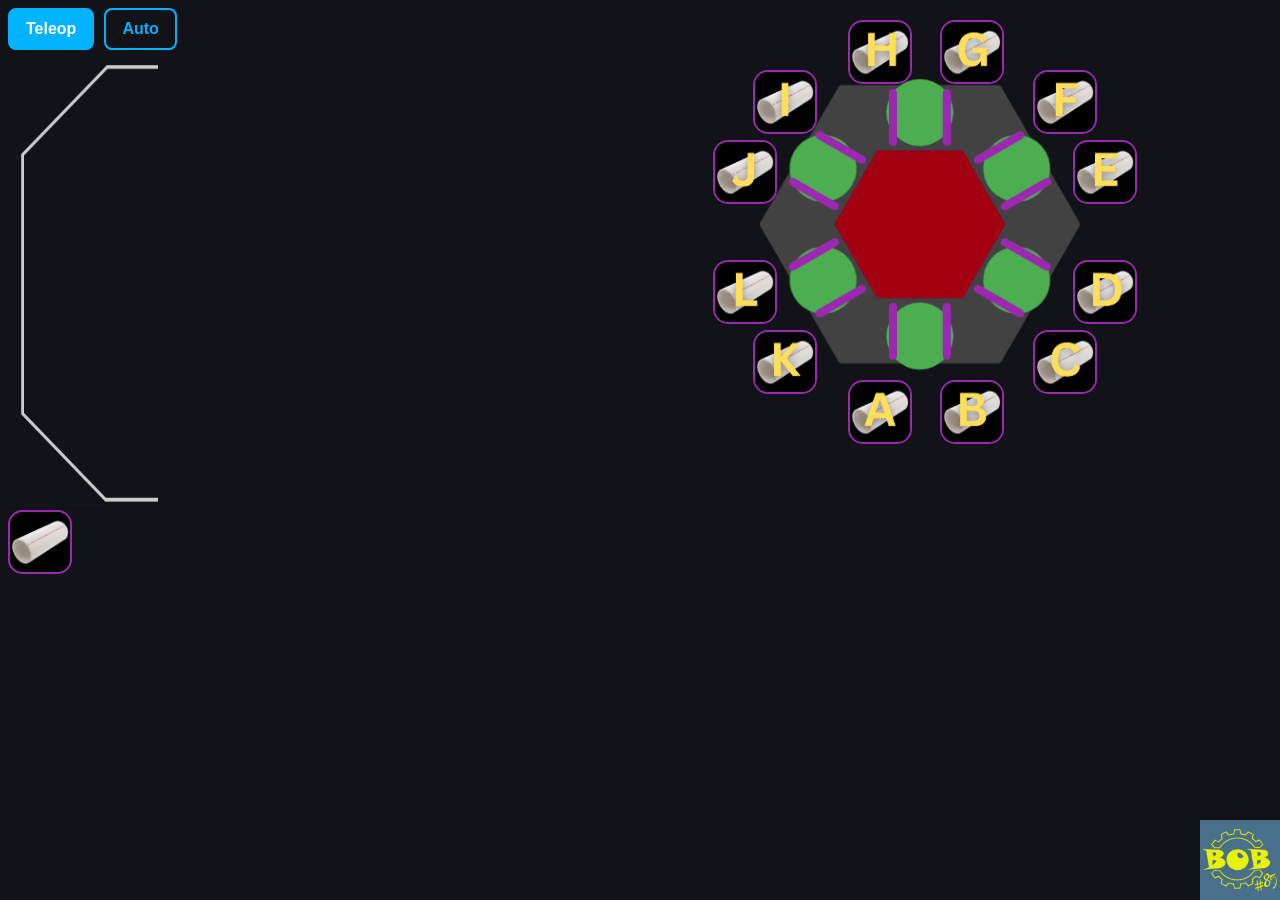
==== src/main/deploy/web/index.html @ 464b65b4 "Tabs" ====
<!DOCTYPE html>
<html>
<head>
    <title>Reef Position Selector</title>
    <meta charset="UTF-8">
    <meta name="viewport" content="width=device-width, initial-scale=1.0">
    <link rel="stylesheet" href="style.css">
</head>
<body>
    <div class="tabs">
        <button class="tab-button active" onclick="showContainer('reefcontainer')">Teleop</button>
        <button class="tab-button" onclick="showContainer('autocontainer')">Auto</button>
    </div>

    <div class="container reefcontainer active">
        <img class="reef" id="reef" src="images/reefs/reef-red.jpg" alt="Reef Image">
        
        <img class="button positionA" data-value="positionA" src="images/coral/coral-a.jpg" onclick="sendReefPosition('positionA')" alt="Coral A">
        <img class="button positionB" data-value="positionB" src="images/coral/coral-b.jpg" onclick="sendReefPosition('positionB')" alt="Coral B">
        <img class="button positionC" data-value="positionC" src="images/coral/coral-c.jpg" onclick="sendReefPosition('positionC')" alt="Coral C">
        <img class="button positionD" data-value="positionD" src="images/coral/coral-d.jpg" onclick="sendReefPosition('positionD')" alt="Coral D">
        <img class="button positionE" data-value="positionE" src="images/coral/coral-e.jpg" onclick="sendReefPosition('positionE')" alt="Coral E">
        <img class="button positionF" data-value="positionF" src="images/coral/coral-f.jpg" onclick="sendReefPosition('positionF')" alt="Coral F">
        <img class="button positionG" data-value="positionG" src="images/coral/coral-g.jpg" onclick="sendReefPosition('positionG')" alt="Coral G">
        <img class="button positionH" data-value="positionH" src="images/coral/coral-h.jpg" onclick="sendReefPosition('positionH')" alt="Coral H">
        <img class="button positionI" data-value="positionI" src="images/coral/coral-i.jpg" onclick="sendReefPosition('positionI')" alt="Coral I">
        <img class="button positionJ" data-value="positionJ" src="images/coral/coral-j.jpg" onclick="sendReefPosition('positionJ')" alt="Coral J">
        <img class="button positionK" data-value="positionK" src="images/coral/coral-k.jpg" onclick="sendReefPosition('positionK')" alt="Coral K">
        <img class="button positionL" data-value="positionL" src="images/coral/coral-l.jpg" onclick="sendReefPosition('positionL')" alt="Coral L">
        <img class="source" src="images/source/source.jpg" alt="Source Image">
        <img class="button positionSA" data-value="positionSA" src="images/coral/coral-blank.jpg" onclick="sendSourcePosition('positionSA')" alt="Source A">
        <img class="button positionSB" data-value="positionSB" src="images/coral/coral-blank.jpg" onclick="sendSourcePosition('positionSB')" alt="Source B">
    </div>
    
    <div class="container autocontainer">  
        <img class="autoReef" id="autoReef" src="images/reefs/reef-red.jpg" alt="Reef Image">
            
        <img class="button autoPositionA" data-value="positionA" src="images/coral/coral-a.jpg" onclick="selectAutoPosition('positionA')" alt="Coral A">
        <img class="button autoPositionB" data-value="positionB" src="images/coral/coral-b.jpg" onclick="selectAutoPosition('positionB')" alt="Coral B">
        <img class="button autoPositionC" data-value="positionC" src="images/coral/coral-c.jpg" onclick="selectAutoPosition('positionC')" alt="Coral C">
        <img class="button autoPositionD" data-value="positionD" src="images/coral/coral-d.jpg" onclick="selectAutoPosition('positionD')" alt="Coral D">
        <img class="button autoPositionE" data-value="positionE" src="images/coral/coral-e.jpg" onclick="selectAutoPosition('positionE')" alt="Coral E">
        <img class="button autoPositionF" data-value="positionF" src="images/coral/coral-f.jpg" onclick="selectAutoPosition('positionF')" alt="Coral F">
        <img class="button autoPositionG" data-value="positionG" src="images/coral/coral-g.jpg" onclick="selectAutoPosition('positionG')" alt="Coral G">
        <img class="button autoPositionH" data-value="positionH" src="images/coral/coral-h.jpg" onclick="selectAutoPosition('positionH')" alt="Coral H">
        <img class="button autoPositionI" data-value="positionI" src="images/coral/coral-i.jpg" onclick="selectAutoPosition('positionI')" alt="Coral I">
        <img class="button autoPositionJ" data-value="positionJ" src="images/coral/coral-j.jpg" onclick="selectAutoPosition('positionJ')" alt="Coral J">
        <img class="button autoPositionK" data-value="positionK" src="images/coral/coral-k.jpg" onclick="selectAutoPosition('positionK')" alt="Coral K">
        <img class="button autoPositionL" data-value="positionL" src="images/coral/coral-l.jpg" onclick="selectAutoPosition('positionL')" alt="Coral L">
        <button class="updateselectionbutton" onclick="updateAutoSelection()">Update Selections</button>
    </div>

    <img class="logo" src="images/logos/logo-bob.jpg" alt="Logo">

    <script src="networktables.js"></script>
    <script src="tabmanager.js"></script>
</body>
</html>
---- src/main/deploy/web/style.css ----
/* Background */
body {
    background-color: #121318;
}

/* Tabs */
.tabs { 
    display: flex; 
    gap: 10px; 
    margin-bottom: 10px; 
}
.tab-button { 
    padding: 10px 20px; 
    cursor: pointer; 
    border: 1px solid #ccc; 
    border-radius: 5px; 
}
.tab-button.active { 
    background-color: #007BFF; 
    color: white; 
}

/* General Containers */
.container {
    position: relative;
    display: none;
    text-align: center;
}
.active {
    display: inline-block;
}

/* Images */
.reef {
    display: block;
    position: absolute;
    height: 325px;
    width: 325px;
    left: 750px;
    transform: rotate(-90deg);
}

.autoReef {
    display: block;
    position: absolute;
    height: 325px;
    width: 325px;
    left: 750px;
    transform: rotate(-90deg);
}

.source {
    display: block;
    width: 150px;
    height: 450px;
}

.logo {
    position: absolute;
    right: 0px;
    bottom: 0px;
    height: 80px;
    width: 80px;
}

/* Reef & Source Containers */
.reefcontainer {

}


.sourcecontainer {
    top: -90px;
    left: -80px;
    transform: rotate(-90deg);
}

.container img {
    display: block;
}

/* Buttons */
.button {
    position: absolute;
    width: 60px;
    height: 60px;
    border: 2px solid #9c27b0;
    border-radius: 15px;
    cursor: pointer;
}

.button:hover {
    filter: brightness(0.7);
}

.selected {
    border: 4px solid #a20010;
    filter: brightness(0.5);
}

/* Tabs container */
.tabs {
    display: flex;
    gap: 10px;
    margin-bottom: 10px;
}

/* Tab buttons */
.tab-button {
    display: flex;
    align-items: center;
    gap: 8px;
    padding: 10px 16px;
    font-size: 1rem;
    font-weight: bold;
    border: 2px;
    border-radius: 8px;
    cursor: pointer;
    border: 2px solid #00b3ff; 
    background-color: #121318;
    color: #00b3ff;
    transition: background 0.2s, transform 0.1s;
}

/* Active tab styling */
.tab-button.active {
    background-color: #00b3ff;
    color: white;
}

.tab-button:hover {
    background-color: #4159a6; /* Darker blue */
}

/* General Containers */
.container {
    position: relative;
    display: none; /* Hide all containers by default */
    text-align: center;
}

/* Show active parent container */
.container.active {
    display: block; /* Or inline-block, depending on your desired layout */
}

/* Button Positions */
.positionA {top: 320px; left: 840px;}
.positionB {top: 320px; left: 932px;}
.positionC {top: 270px; left: 1025px;}
.positionD {top: 200px; left: 1065px;}
.positionE {top: 80px; left: 1065px;}
.positionF {top: 10px; left: 1025px;}
.positionG {top: -40px; left: 932px;}
.positionH {top: -40px; left: 840px;}
.positionI {top: 10px; left: 745px;}
.positionJ {top: 80px; left: 705px;}
.positionL {top: 200px; left: 705px;}
.positionK {top: 270px; left: 745px;}


/* Auto Position Buttons */
.autoPositionA, .autoPositionB, .autoPositionC, .autoPositionD, 
.autoPositionE, .autoPositionF, .autoPositionG, .autoPositionH, 
.autoPositionI, .autoPositionJ, .autoPositionK, .autoPositionL {
    width: 50px;
    height: 50px;
    position: absolute;
}

.autoPositionA {top: 320px; left: 840px;}
.autoPositionB {top: 320px; left: 932px;}
.autoPositionC {top: 270px; left: 1025px;}
.autoPositionD {top: 200px; left: 1065px;}
.autoPositionE {top: 80px; left: 1065px;}
.autoPositionF {top: 10px; left: 1025px;}
.autoPositionG {top: -40px; left: 932px;}
.autoPositionH {top: -40px; left: 840px;}
.autoPositionI {top: 10px; left: 745px;}
.autoPositionJ {top: 80px; left: 705px;}
.autoPositionL {top: 200px; left: 705px;}
.autoPositionK {top: 270px; left: 745px;}
.updateselectionbutton {
    position: absolute; 
    top: 375px; 
    left: 680px;
    width: 120px;
    height: 60px;
    border: 2px solid #9c27b0;
    border-radius: 15px;
    background-color: #121318;
    color: #ee90e3;
    font-weight: bold;
    cursor: pointer;
}
.updateselectionbutton:hover {
    background-color: #af5abe; /* Darker blue */
}

/* Color Codes */
/* Blue hex: #0048a7 */
/* Red hex: #a20010 */
/* OG orange hex: #ff5722 */
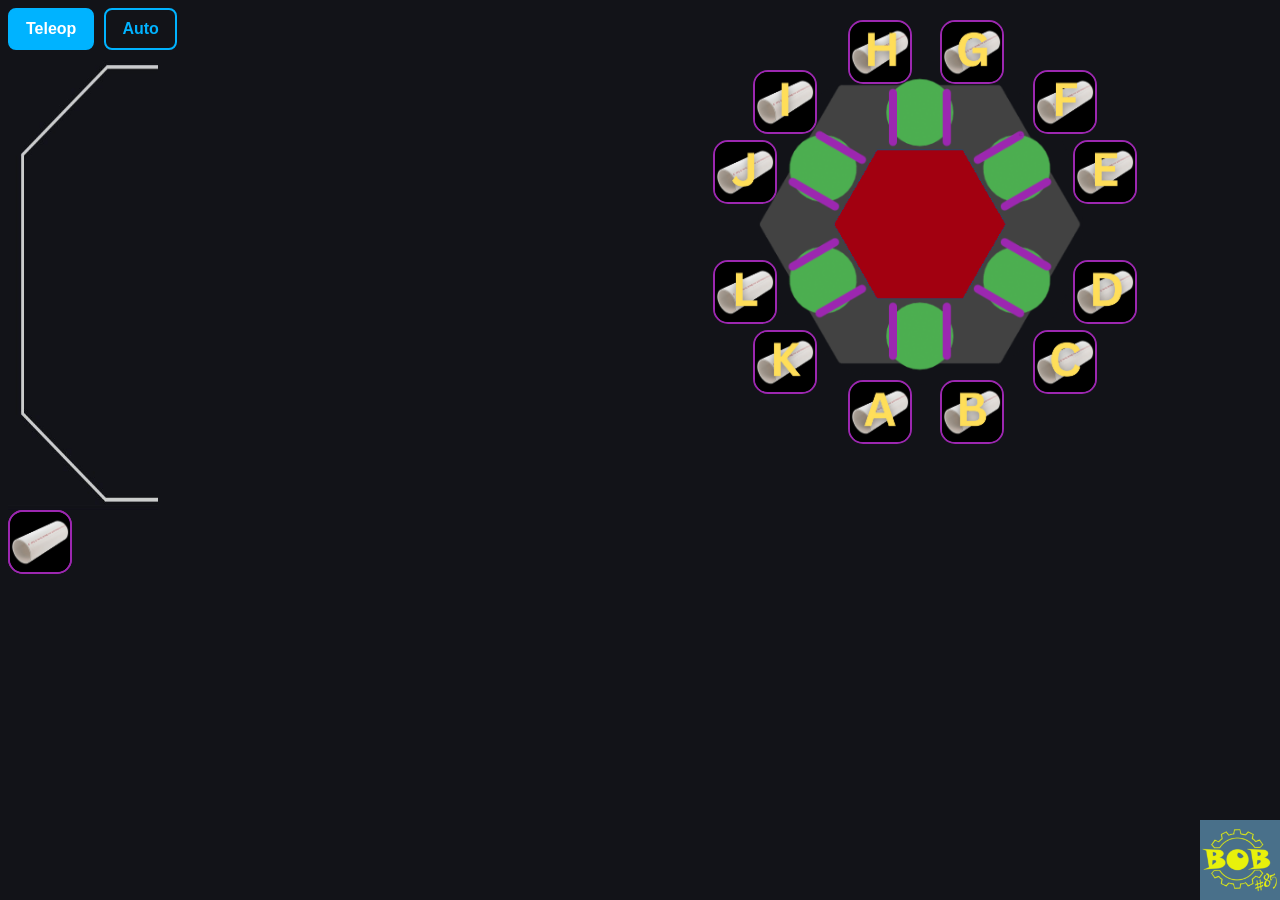
==== commit 84a0f0b6: "Position and source return options" ====
--- a/src/main/deploy/web/index.html
+++ b/src/main/deploy/web/index.html
@@ -48,6 +48,7 @@
         <img class="button autoPositionK" data-value="positionK" src="images/coral/coral-k.jpg" onclick="selectAutoPosition('positionK')" alt="Coral K">
         <img class="button autoPositionL" data-value="positionL" src="images/coral/coral-l.jpg" onclick="selectAutoPosition('positionL')" alt="Coral L">
         <button class="updateselectionbutton" onclick="updateAutoSelection()">Update Selections</button>
+        <button class="resetautoselectionsbutton" onclick="clearAutoSelections()">Reset Selections</button>
     </div>
 
     <img class="logo" src="images/logos/logo-bob.jpg" alt="Logo">
--- a/src/main/deploy/web/style.css
+++ b/src/main/deploy/web/style.css
@@ -142,6 +142,40 @@
 /* Show active parent container */
 .container.active {
     display: block; /* Or inline-block, depending on your desired layout */
+}
+
+.selection-box {
+    display: flex;
+    align-items: center;
+    gap: 10px;
+    border: 2px solid #0048a7; /* Blue border */
+    padding: 10px;
+    margin-top: 10px;
+    border-radius: 10px; /* Rounded corners for box */
+    background-color: #e6f0ff;;
+    max-width: 250px;
+    box-sizing: border-box;
+}
+
+.selection-box select {
+    padding: 5px;
+    border: 2px solid #0048a7; /* Blue border for dropdowns */
+    border-radius: 8px; /* Rounded dropdown corners */
+    background-color: white; 
+    color: #0048a7; /* Blue text in dropdowns */
+    outline: none;
+    cursor: pointer;
+}
+
+.selection-box select:focus {
+    border-color: #003580; /* Darker blue for focus effect */
+}
+
+.indicator {
+    color: #0048a7; /* Blue text */
+    font-weight: bold;
+    margin-right: 10px;
+    font-size: 1.2em;
 }
 
 /* Button Positions */
@@ -183,7 +217,7 @@
 .updateselectionbutton {
     position: absolute; 
     top: 375px; 
-    left: 680px;
+    left: 140px;
     width: 120px;
     height: 60px;
     border: 2px solid #9c27b0;
@@ -193,8 +227,24 @@
     font-weight: bold;
     cursor: pointer;
 }
-.updateselectionbutton:hover {
-    background-color: #af5abe; /* Darker blue */
+
+
+.resetautoselectionsbutton {
+    position: absolute; 
+    top: 375px; 
+    left: 0px;
+    width: 120px;
+    height: 60px;
+    border: 2px solid #9c27b0;
+    border-radius: 15px;
+    background-color: #121318;
+    color: #ee90e3;
+    font-weight: bold;
+    cursor: pointer;
+}
+
+.updateselectionbutton:hover, .resetautoselectionsbutton:hover {
+    background-color: #af5abe; 
 }
 
 /* Color Codes */
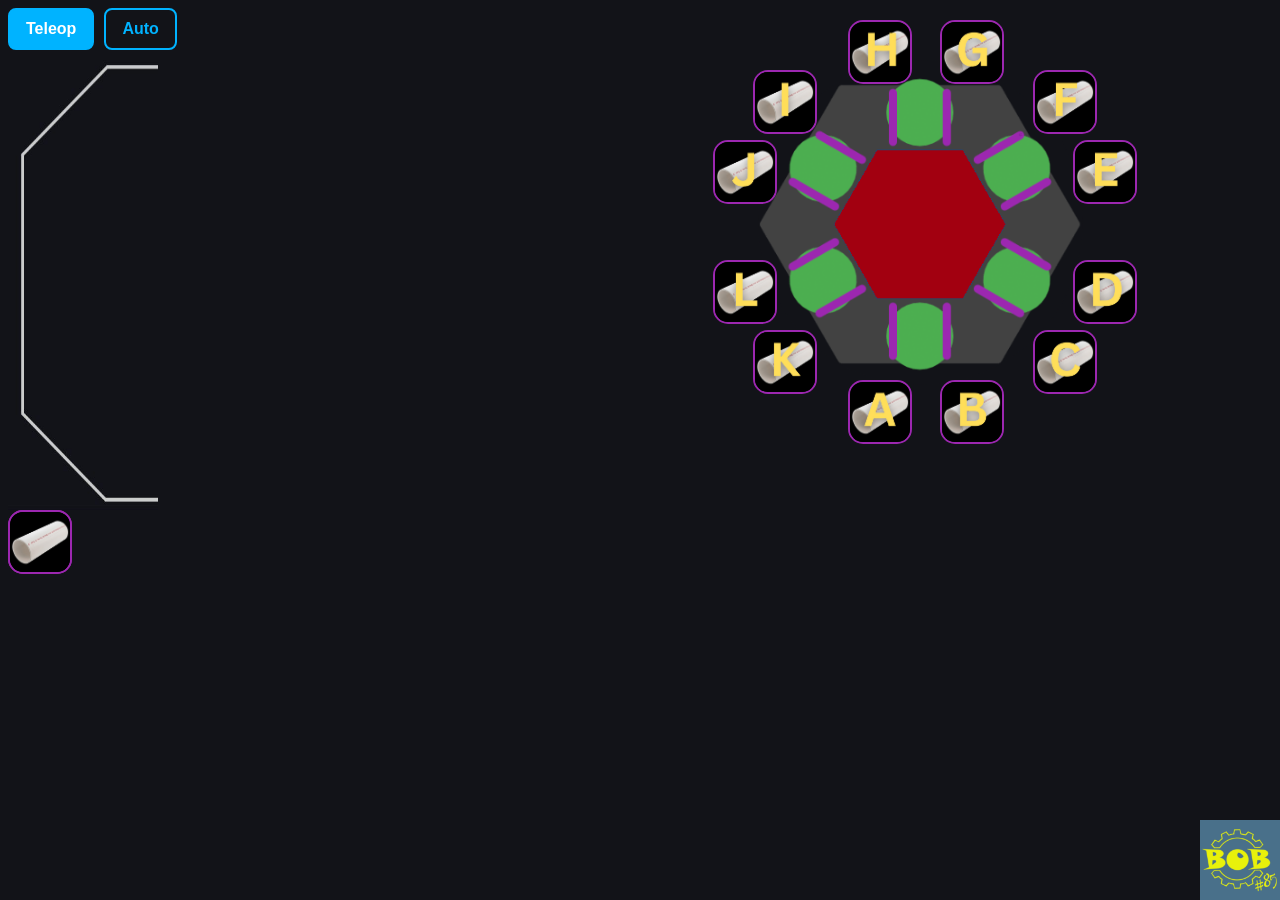
==== commit 1452977d: "Use different notation for selected positions + file cleanup" ====
--- a/src/main/deploy/web/index.html
+++ b/src/main/deploy/web/index.html
@@ -15,38 +15,38 @@
     <div class="container reefcontainer active">
         <img class="reef" id="reef" src="images/reefs/reef-red.jpg" alt="Reef Image">
         
-        <img class="button positionA" data-value="positionA" src="images/coral/coral-a.jpg" onclick="sendReefPosition('positionA')" alt="Coral A">
-        <img class="button positionB" data-value="positionB" src="images/coral/coral-b.jpg" onclick="sendReefPosition('positionB')" alt="Coral B">
-        <img class="button positionC" data-value="positionC" src="images/coral/coral-c.jpg" onclick="sendReefPosition('positionC')" alt="Coral C">
-        <img class="button positionD" data-value="positionD" src="images/coral/coral-d.jpg" onclick="sendReefPosition('positionD')" alt="Coral D">
-        <img class="button positionE" data-value="positionE" src="images/coral/coral-e.jpg" onclick="sendReefPosition('positionE')" alt="Coral E">
-        <img class="button positionF" data-value="positionF" src="images/coral/coral-f.jpg" onclick="sendReefPosition('positionF')" alt="Coral F">
-        <img class="button positionG" data-value="positionG" src="images/coral/coral-g.jpg" onclick="sendReefPosition('positionG')" alt="Coral G">
-        <img class="button positionH" data-value="positionH" src="images/coral/coral-h.jpg" onclick="sendReefPosition('positionH')" alt="Coral H">
-        <img class="button positionI" data-value="positionI" src="images/coral/coral-i.jpg" onclick="sendReefPosition('positionI')" alt="Coral I">
-        <img class="button positionJ" data-value="positionJ" src="images/coral/coral-j.jpg" onclick="sendReefPosition('positionJ')" alt="Coral J">
-        <img class="button positionK" data-value="positionK" src="images/coral/coral-k.jpg" onclick="sendReefPosition('positionK')" alt="Coral K">
-        <img class="button positionL" data-value="positionL" src="images/coral/coral-l.jpg" onclick="sendReefPosition('positionL')" alt="Coral L">
+        <img class="button positionA" data-value="A" src="images/coral/coral-a.jpg" onclick="sendReefPosition('A')" alt="Coral A">
+        <img class="button positionB" data-value="B" src="images/coral/coral-b.jpg" onclick="sendReefPosition('B')" alt="Coral B">
+        <img class="button positionC" data-value="C" src="images/coral/coral-c.jpg" onclick="sendReefPosition('C')" alt="Coral C">
+        <img class="button positionD" data-value="D" src="images/coral/coral-d.jpg" onclick="sendReefPosition('D')" alt="Coral D">
+        <img class="button positionE" data-value="E" src="images/coral/coral-e.jpg" onclick="sendReefPosition('E')" alt="Coral E">
+        <img class="button positionF" data-value="F" src="images/coral/coral-f.jpg" onclick="sendReefPosition('F')" alt="Coral F">
+        <img class="button positionG" data-value="G" src="images/coral/coral-g.jpg" onclick="sendReefPosition('G')" alt="Coral G">
+        <img class="button positionH" data-value="H" src="images/coral/coral-h.jpg" onclick="sendReefPosition('H')" alt="Coral H">
+        <img class="button positionI" data-value="I" src="images/coral/coral-i.jpg" onclick="sendReefPosition('I')" alt="Coral I">
+        <img class="button positionJ" data-value="J" src="images/coral/coral-j.jpg" onclick="sendReefPosition('J')" alt="Coral J">
+        <img class="button positionK" data-value="K" src="images/coral/coral-k.jpg" onclick="sendReefPosition('K')" alt="Coral K">
+        <img class="button positionL" data-value="L" src="images/coral/coral-l.jpg" onclick="sendReefPosition('L')" alt="Coral L">
         <img class="source" src="images/source/source.jpg" alt="Source Image">
-        <img class="button positionSA" data-value="positionSA" src="images/coral/coral-blank.jpg" onclick="sendSourcePosition('positionSA')" alt="Source A">
-        <img class="button positionSB" data-value="positionSB" src="images/coral/coral-blank.jpg" onclick="sendSourcePosition('positionSB')" alt="Source B">
+        <img class="button positionSA" data-value="1" src="images/coral/coral-blank.jpg" onclick="sendSourcePosition('1')" alt="Source 1">
+        <img class="button positionSB" data-value="2" src="images/coral/coral-blank.jpg" onclick="sendSourcePosition('2B')" alt="Source 2">
     </div>
     
     <div class="container autocontainer">  
         <img class="autoReef" id="autoReef" src="images/reefs/reef-red.jpg" alt="Reef Image">
             
-        <img class="button autoPositionA" data-value="positionA" src="images/coral/coral-a.jpg" onclick="selectAutoPosition('positionA')" alt="Coral A">
-        <img class="button autoPositionB" data-value="positionB" src="images/coral/coral-b.jpg" onclick="selectAutoPosition('positionB')" alt="Coral B">
-        <img class="button autoPositionC" data-value="positionC" src="images/coral/coral-c.jpg" onclick="selectAutoPosition('positionC')" alt="Coral C">
-        <img class="button autoPositionD" data-value="positionD" src="images/coral/coral-d.jpg" onclick="selectAutoPosition('positionD')" alt="Coral D">
-        <img class="button autoPositionE" data-value="positionE" src="images/coral/coral-e.jpg" onclick="selectAutoPosition('positionE')" alt="Coral E">
-        <img class="button autoPositionF" data-value="positionF" src="images/coral/coral-f.jpg" onclick="selectAutoPosition('positionF')" alt="Coral F">
-        <img class="button autoPositionG" data-value="positionG" src="images/coral/coral-g.jpg" onclick="selectAutoPosition('positionG')" alt="Coral G">
-        <img class="button autoPositionH" data-value="positionH" src="images/coral/coral-h.jpg" onclick="selectAutoPosition('positionH')" alt="Coral H">
-        <img class="button autoPositionI" data-value="positionI" src="images/coral/coral-i.jpg" onclick="selectAutoPosition('positionI')" alt="Coral I">
-        <img class="button autoPositionJ" data-value="positionJ" src="images/coral/coral-j.jpg" onclick="selectAutoPosition('positionJ')" alt="Coral J">
-        <img class="button autoPositionK" data-value="positionK" src="images/coral/coral-k.jpg" onclick="selectAutoPosition('positionK')" alt="Coral K">
-        <img class="button autoPositionL" data-value="positionL" src="images/coral/coral-l.jpg" onclick="selectAutoPosition('positionL')" alt="Coral L">
+        <img class="button autoPositionA" data-value="A" src="images/coral/coral-a.jpg" onclick="selectAutoPosition('A')" alt="Coral A">
+        <img class="button autoPositionB" data-value="B" src="images/coral/coral-b.jpg" onclick="selectAutoPosition('B')" alt="Coral B">
+        <img class="button autoPositionC" data-value="C" src="images/coral/coral-c.jpg" onclick="selectAutoPosition('C')" alt="Coral C">
+        <img class="button autoPositionD" data-value="D" src="images/coral/coral-d.jpg" onclick="selectAutoPosition('D')" alt="Coral D">
+        <img class="button autoPositionE" data-value="E" src="images/coral/coral-e.jpg" onclick="selectAutoPosition('E')" alt="Coral E">
+        <img class="button autoPositionF" data-value="F" src="images/coral/coral-f.jpg" onclick="selectAutoPosition('F')" alt="Coral F">
+        <img class="button autoPositionG" data-value="G" src="images/coral/coral-g.jpg" onclick="selectAutoPosition('G')" alt="Coral G">
+        <img class="button autoPositionH" data-value="H" src="images/coral/coral-h.jpg" onclick="selectAutoPosition('H')" alt="Coral H">
+        <img class="button autoPositionI" data-value="I" src="images/coral/coral-i.jpg" onclick="selectAutoPosition('I')" alt="Coral I">
+        <img class="button autoPositionJ" data-value="J" src="images/coral/coral-j.jpg" onclick="selectAutoPosition('J')" alt="Coral J">
+        <img class="button autoPositionK" data-value="K" src="images/coral/coral-k.jpg" onclick="selectAutoPosition('K')" alt="Coral K">
+        <img class="button autoPositionL" data-value="L" src="images/coral/coral-l.jpg" onclick="selectAutoPosition('L')" alt="Coral L">
         <button class="updateselectionbutton" onclick="updateAutoSelection()">Update Selections</button>
         <button class="resetautoselectionsbutton" onclick="clearAutoSelections()">Reset Selections</button>
     </div>
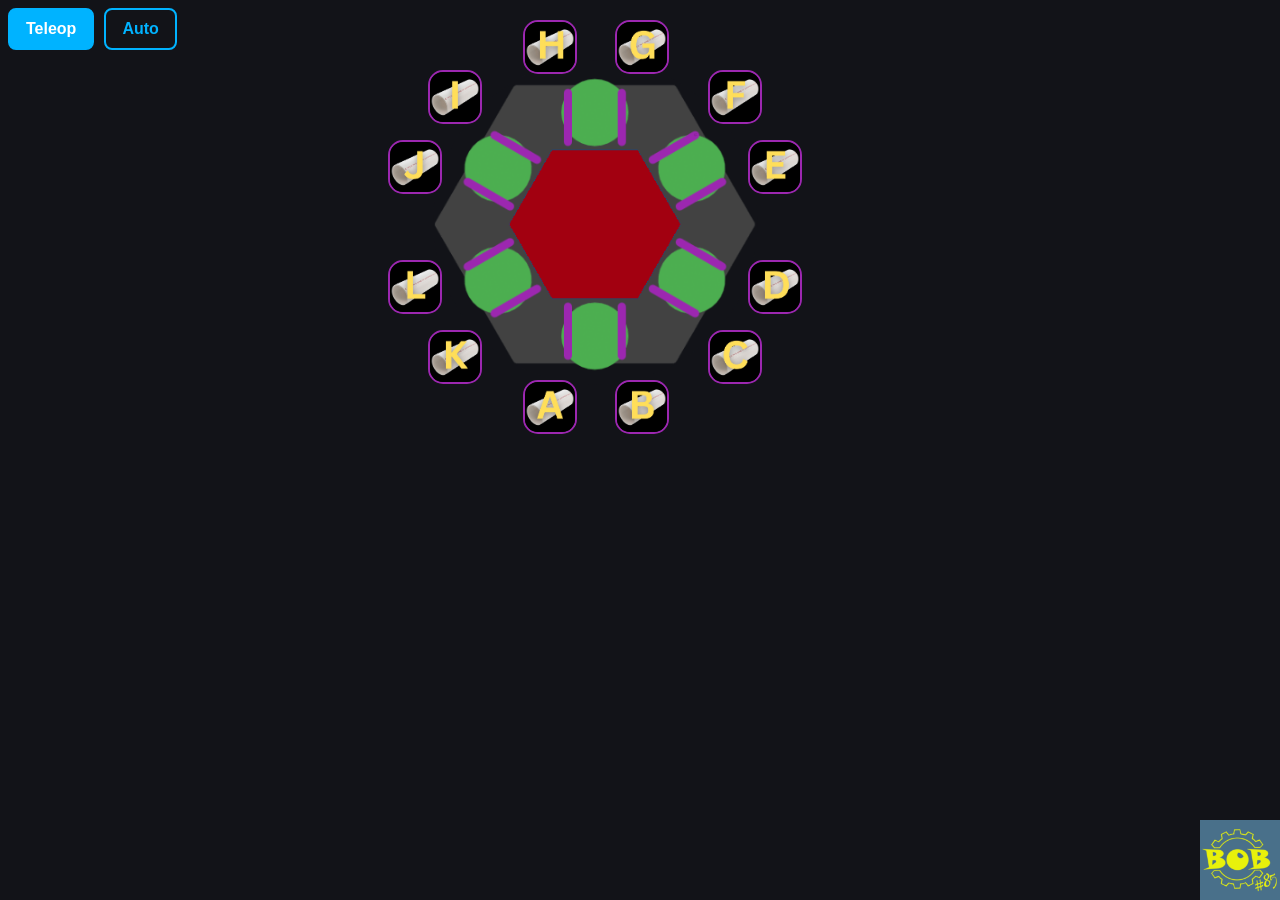
==== commit 4590cd5a: "new control system" ====
--- a/src/main/deploy/web/index.html
+++ b/src/main/deploy/web/index.html
@@ -27,9 +27,6 @@
         <img class="button positionJ" data-value="J" src="images/coral/coral-j.jpg" onclick="sendReefPosition('J')" alt="Coral J">
         <img class="button positionK" data-value="K" src="images/coral/coral-k.jpg" onclick="sendReefPosition('K')" alt="Coral K">
         <img class="button positionL" data-value="L" src="images/coral/coral-l.jpg" onclick="sendReefPosition('L')" alt="Coral L">
-        <img class="source" src="images/source/source.jpg" alt="Source Image">
-        <img class="button positionSA" data-value="1" src="images/coral/coral-blank.jpg" onclick="sendSourcePosition('1')" alt="Source 1">
-        <img class="button positionSB" data-value="2" src="images/coral/coral-blank.jpg" onclick="sendSourcePosition('2B')" alt="Source 2">
     </div>
     
     <div class="container autocontainer">  
--- a/src/main/deploy/web/style.css
+++ b/src/main/deploy/web/style.css
@@ -36,7 +36,7 @@
     position: absolute;
     height: 325px;
     width: 325px;
-    left: 750px;
+    left: 425px;
     transform: rotate(-90deg);
 }
 
@@ -179,18 +179,18 @@
 }
 
 /* Button Positions */
-.positionA {top: 320px; left: 840px;}
-.positionB {top: 320px; left: 932px;}
-.positionC {top: 270px; left: 1025px;}
-.positionD {top: 200px; left: 1065px;}
-.positionE {top: 80px; left: 1065px;}
-.positionF {top: 10px; left: 1025px;}
-.positionG {top: -40px; left: 932px;}
-.positionH {top: -40px; left: 840px;}
-.positionI {top: 10px; left: 745px;}
-.positionJ {top: 80px; left: 705px;}
-.positionL {top: 200px; left: 705px;}
-.positionK {top: 270px; left: 745px;}
+.positionA {top: 320px; left: 515px;}
+.positionB {top: 320px; left: 607px;}
+.positionC {top: 270px; left: 700px;}
+.positionD {top: 200px; left: 740px;}
+.positionE {top: 80px; left: 740px;}
+.positionF {top: 10px; left: 700px;}
+.positionG {top: -40px; left: 607px;}
+.positionH {top: -40px; left: 515px;}
+.positionI {top: 10px; left: 420px;}
+.positionJ {top: 80px; left: 380px;}
+.positionL {top: 200px; left: 380px;}
+.positionK {top: 270px; left: 420px;}
 
 
 /* Auto Position Buttons */
@@ -202,6 +202,13 @@
     position: absolute;
 }
 
+.positionA, .positionB, .positionC, .positionD, 
+.positionE, .positionF, .positionG, .positionH, 
+.positionI, .positionJ, .positionK, .positionL {
+    width: 50px;
+    height: 50px;
+    position: absolute;
+}
 .autoPositionA {top: 320px; left: 840px;}
 .autoPositionB {top: 320px; left: 932px;}
 .autoPositionC {top: 270px; left: 1025px;}
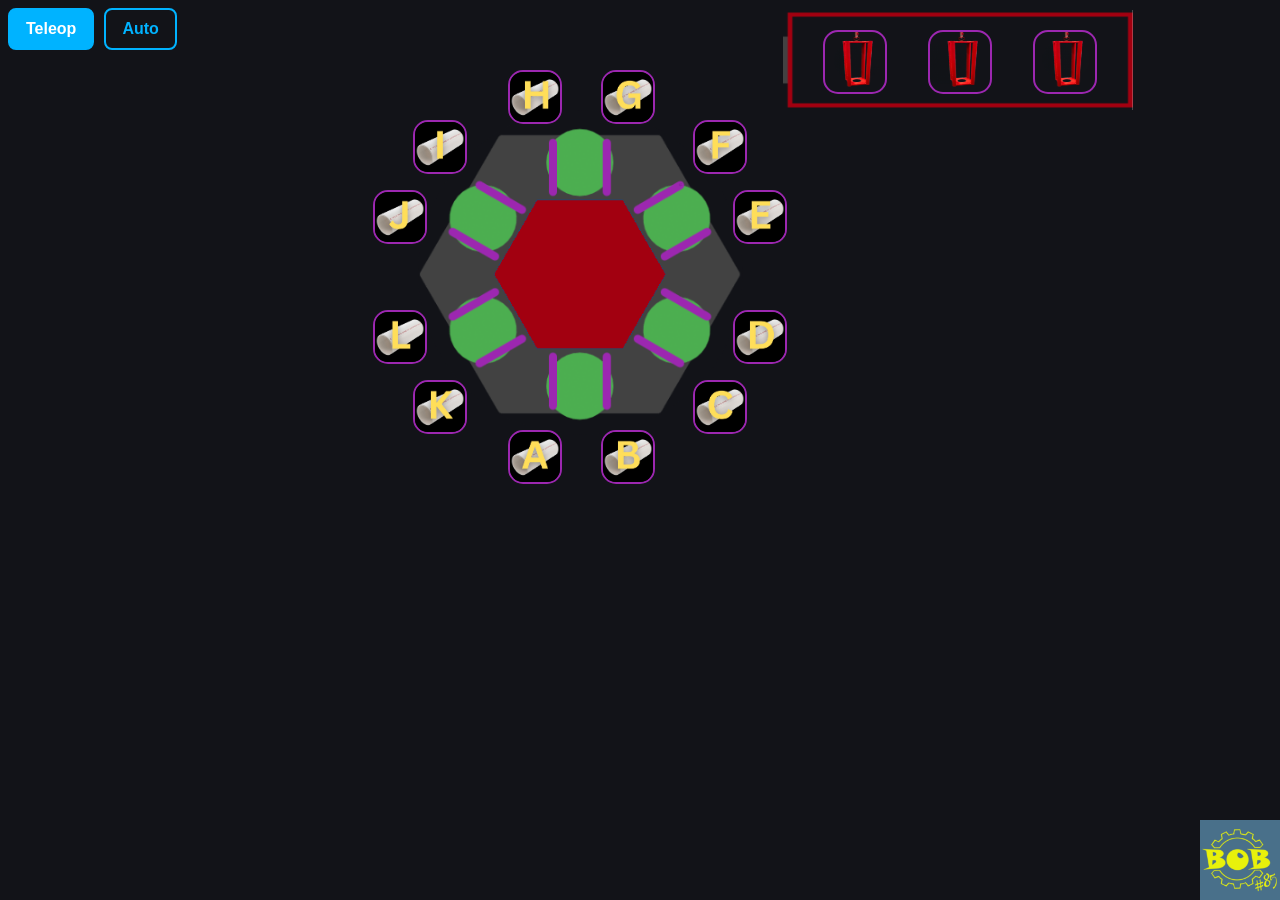
==== commit 38785814: "Add cages and metal pipe to dashboard" ====
--- a/src/main/deploy/web/index.html
+++ b/src/main/deploy/web/index.html
@@ -27,6 +27,12 @@
         <img class="button positionJ" data-value="J" src="images/coral/coral-j.jpg" onclick="sendReefPosition('J')" alt="Coral J">
         <img class="button positionK" data-value="K" src="images/coral/coral-k.jpg" onclick="sendReefPosition('K')" alt="Coral K">
         <img class="button positionL" data-value="L" src="images/coral/coral-l.jpg" onclick="sendReefPosition('L')" alt="Coral L">
+
+        <img class="barge" id="barge" src="images/barges/barge-red.jpg" alt="Barge Image">
+
+        <img class="button cageA" id="cage" src="images/cages/cage-red.jpg" onclick="selectCage('A')" alt="Cage Image A">
+        <img class="button cageB" id="cage" src="images/cages/cage-red.jpg" onclick="selectCage('B')" alt="Cage Image B">
+        <img class="button cageC" id="cage" src="images/cages/cage-red.jpg" onclick="selectCage('C')"alt="Cage Image C">
     </div>
     
     <div class="container autocontainer">  
--- a/src/main/deploy/web/style.css
+++ b/src/main/deploy/web/style.css
@@ -36,7 +36,18 @@
     position: absolute;
     height: 325px;
     width: 325px;
-    left: 425px;
+    left: 410px;
+    top: 50px;
+    transform: rotate(-90deg);
+}
+
+.barge {
+    display: block;
+    position: absolute;
+    height: 350px;
+    width: 100px;
+    left: 900px;
+    top: -175px;
     transform: rotate(-90deg);
 }
 
@@ -64,10 +75,6 @@
 }
 
 /* Reef & Source Containers */
-.reefcontainer {
-
-}
-
 
 .sourcecontainer {
     top: -90px;
@@ -179,18 +186,18 @@
 }
 
 /* Button Positions */
-.positionA {top: 320px; left: 515px;}
-.positionB {top: 320px; left: 607px;}
-.positionC {top: 270px; left: 700px;}
-.positionD {top: 200px; left: 740px;}
-.positionE {top: 80px; left: 740px;}
-.positionF {top: 10px; left: 700px;}
-.positionG {top: -40px; left: 607px;}
-.positionH {top: -40px; left: 515px;}
-.positionI {top: 10px; left: 420px;}
-.positionJ {top: 80px; left: 380px;}
-.positionL {top: 200px; left: 380px;}
-.positionK {top: 270px; left: 420px;}
+.positionA {top: 370px; left: 500px;}
+.positionB {top: 370px; left: 593px;}
+.positionC {top: 320px; left: 685px;}
+.positionD {top: 250px; left: 725px;}
+.positionE {top: 130px; left: 725px;}
+.positionF {top: 60px; left: 685px;}
+.positionG {top: 10px; left: 593px;}
+.positionH {top: 10px; left: 500px;}
+.positionI {top: 60px; left: 405px;}
+.positionJ {top: 130px; left: 365px;}
+.positionL {top: 250px; left: 365px;}
+.positionK {top: 320px; left: 405px;}
 
 
 /* Auto Position Buttons */
@@ -235,6 +242,9 @@
     cursor: pointer;
 }
 
+.cageA { left: 815px; top: -30px;}
+.cageB { left: 920px; top: -30px;}
+.cageC { left: 1025px; top: -30px;}
 
 .resetautoselectionsbutton {
     position: absolute; 
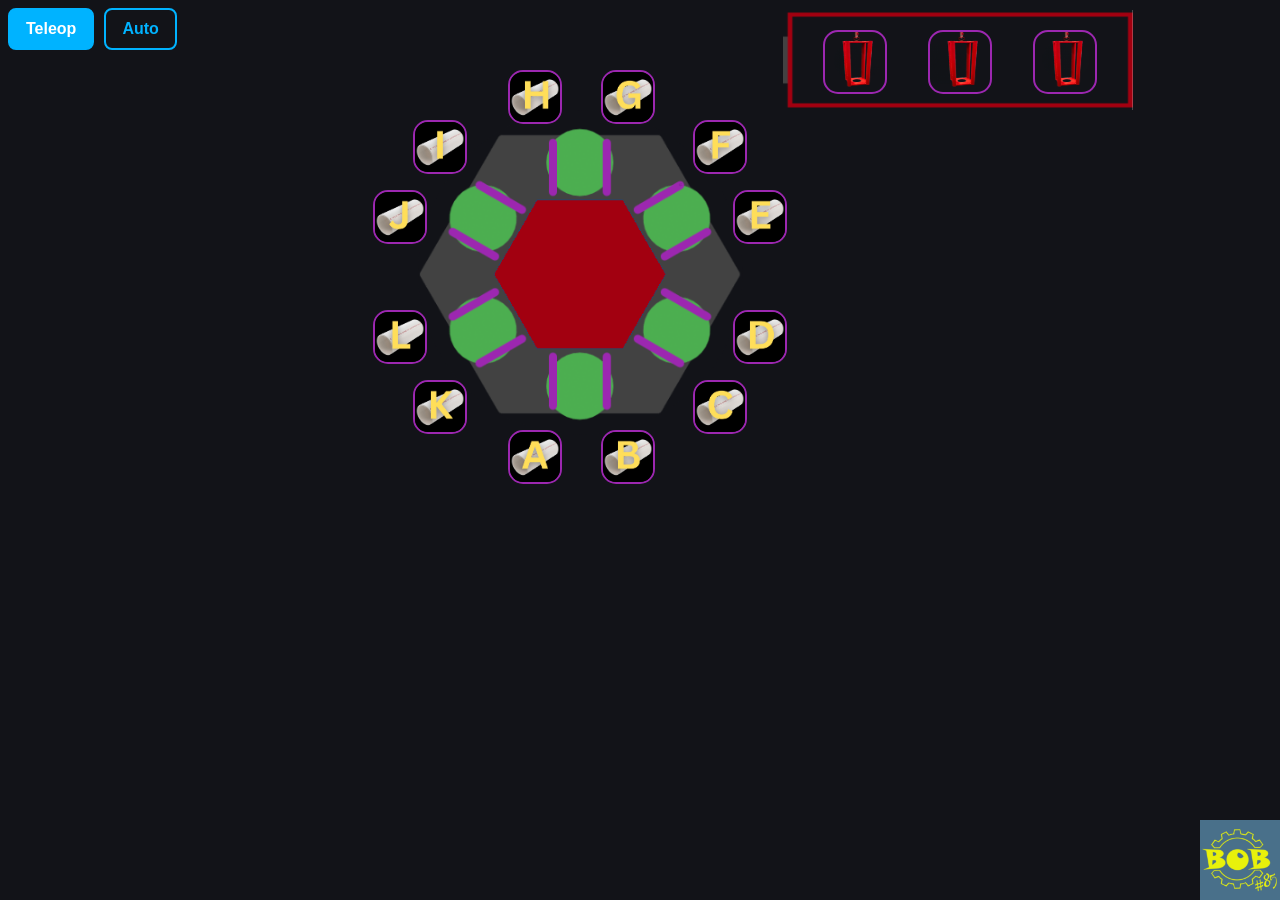
==== commit a5d72551: "End of 3/10" ====
--- a/src/main/deploy/web/index.html
+++ b/src/main/deploy/web/index.html
@@ -30,9 +30,9 @@
 
         <img class="barge" id="barge" src="images/barges/barge-red.jpg" alt="Barge Image">
 
-        <img class="button cageA" id="cage" src="images/cages/cage-red.jpg" onclick="selectCage('A')" alt="Cage Image A">
-        <img class="button cageB" id="cage" src="images/cages/cage-red.jpg" onclick="selectCage('B')" alt="Cage Image B">
-        <img class="button cageC" id="cage" src="images/cages/cage-red.jpg" onclick="selectCage('C')"alt="Cage Image C">
+        <img class="button cageCA" data-value="CA" src="images/cages/cage-red.jpg" onclick="selectCage('CA')" alt="Cage Image A">
+        <img class="button cageCB" data-value="CB" src="images/cages/cage-red.jpg" onclick="selectCage('CB')" alt="Cage Image B">
+        <img class="button cageCC" data-value="CC" src="images/cages/cage-red.jpg" onclick="selectCage('CC')"alt="Cage Image C">
     </div>
     
     <div class="container autocontainer">  
--- a/src/main/deploy/web/style.css
+++ b/src/main/deploy/web/style.css
@@ -242,9 +242,9 @@
     cursor: pointer;
 }
 
-.cageA { left: 815px; top: -30px;}
-.cageB { left: 920px; top: -30px;}
-.cageC { left: 1025px; top: -30px;}
+.cageCA { left: 815px; top: -30px;}
+.cageCB { left: 920px; top: -30px;}
+.cageCC { left: 1025px; top: -30px;}
 
 .resetautoselectionsbutton {
     position: absolute; 
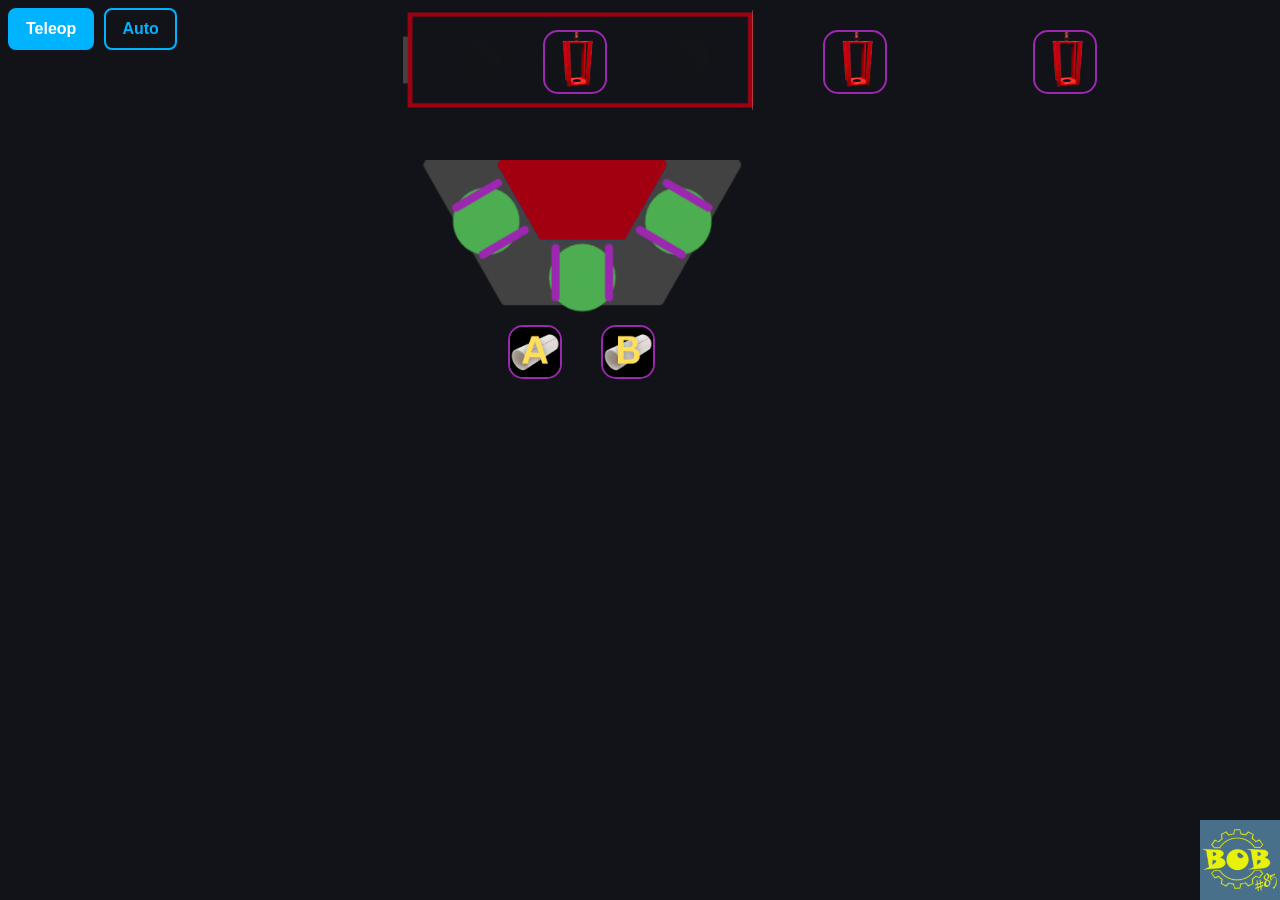
==== commit c0bed84e: "Choose closest tag to align to (add pathplanner auto)" ====
--- a/src/main/deploy/web/index.html
+++ b/src/main/deploy/web/index.html
@@ -13,11 +13,11 @@
     </div>
 
     <div class="container reefcontainer active">
-        <img class="reef" id="reef" src="images/reefs/reef-red.jpg" alt="Reef Image">
+        <img class="reef" id="reef" src="images/reefs/reef-half-red.jpg" alt="Reef Image">
         
         <img class="button positionA" data-value="A" src="images/coral/coral-a.jpg" onclick="sendReefPosition('A')" alt="Coral A">
         <img class="button positionB" data-value="B" src="images/coral/coral-b.jpg" onclick="sendReefPosition('B')" alt="Coral B">
-        <img class="button positionC" data-value="C" src="images/coral/coral-c.jpg" onclick="sendReefPosition('C')" alt="Coral C">
+        <!--<img class="button positionC" data-value="C" src="images/coral/coral-c.jpg" onclick="sendReefPosition('C')" alt="Coral C">
         <img class="button positionD" data-value="D" src="images/coral/coral-d.jpg" onclick="sendReefPosition('D')" alt="Coral D">
         <img class="button positionE" data-value="E" src="images/coral/coral-e.jpg" onclick="sendReefPosition('E')" alt="Coral E">
         <img class="button positionF" data-value="F" src="images/coral/coral-f.jpg" onclick="sendReefPosition('F')" alt="Coral F">
@@ -26,8 +26,7 @@
         <img class="button positionI" data-value="I" src="images/coral/coral-i.jpg" onclick="sendReefPosition('I')" alt="Coral I">
         <img class="button positionJ" data-value="J" src="images/coral/coral-j.jpg" onclick="sendReefPosition('J')" alt="Coral J">
         <img class="button positionK" data-value="K" src="images/coral/coral-k.jpg" onclick="sendReefPosition('K')" alt="Coral K">
-        <img class="button positionL" data-value="L" src="images/coral/coral-l.jpg" onclick="sendReefPosition('L')" alt="Coral L">
-
+        <img class="button positionL" data-value="L" src="images/coral/coral-l.jpg" onclick="sendReefPosition('L')" alt="Coral L">-->
         <img class="barge" id="barge" src="images/barges/barge-red.jpg" alt="Barge Image">
 
         <img class="button cageCA" data-value="CA" src="images/cages/cage-red.jpg" onclick="selectCage('CA')" alt="Cage Image A">
--- a/src/main/deploy/web/style.css
+++ b/src/main/deploy/web/style.css
@@ -34,11 +34,10 @@
 .reef {
     display: block;
     position: absolute;
-    height: 325px;
+    height: 160px;
     width: 325px;
     left: 410px;
-    top: 50px;
-    transform: rotate(-90deg);
+    top: 100px;
 }
 
 .barge {
@@ -46,7 +45,7 @@
     position: absolute;
     height: 350px;
     width: 100px;
-    left: 900px;
+    left: 520px;
     top: -175px;
     transform: rotate(-90deg);
 }
@@ -160,7 +159,7 @@
     margin-top: 10px;
     border-radius: 10px; /* Rounded corners for box */
     background-color: #e6f0ff;;
-    max-width: 250px;
+    max-width: 350px;
     box-sizing: border-box;
 }
 
@@ -186,18 +185,8 @@
 }
 
 /* Button Positions */
-.positionA {top: 370px; left: 500px;}
-.positionB {top: 370px; left: 593px;}
-.positionC {top: 320px; left: 685px;}
-.positionD {top: 250px; left: 725px;}
-.positionE {top: 130px; left: 725px;}
-.positionF {top: 60px; left: 685px;}
-.positionG {top: 10px; left: 593px;}
-.positionH {top: 10px; left: 500px;}
-.positionI {top: 60px; left: 405px;}
-.positionJ {top: 130px; left: 365px;}
-.positionL {top: 250px; left: 365px;}
-.positionK {top: 320px; left: 405px;}
+.positionA {top: 265px; left: 500px;}
+.positionB {top: 265px; left: 593px;}
 
 
 /* Auto Position Buttons */
@@ -209,9 +198,7 @@
     position: absolute;
 }
 
-.positionA, .positionB, .positionC, .positionD, 
-.positionE, .positionF, .positionG, .positionH, 
-.positionI, .positionJ, .positionK, .positionL {
+.positionA, .positionB {
     width: 50px;
     height: 50px;
     position: absolute;
@@ -226,8 +213,8 @@
 .autoPositionH {top: -40px; left: 840px;}
 .autoPositionI {top: 10px; left: 745px;}
 .autoPositionJ {top: 80px; left: 705px;}
-.autoPositionL {top: 200px; left: 705px;}
-.autoPositionK {top: 270px; left: 745px;}
+.autoPositionK {top: 200px; left: 705px;}
+.autoPositionL {top: 270px; left: 745px;}
 .updateselectionbutton {
     position: absolute; 
     top: 375px; 
@@ -243,7 +230,7 @@
 }
 
 .cageCA { left: 815px; top: -30px;}
-.cageCB { left: 920px; top: -30px;}
+.cageCB { left: 535px; top: -30px;}
 .cageCC { left: 1025px; top: -30px;}
 
 .resetautoselectionsbutton {
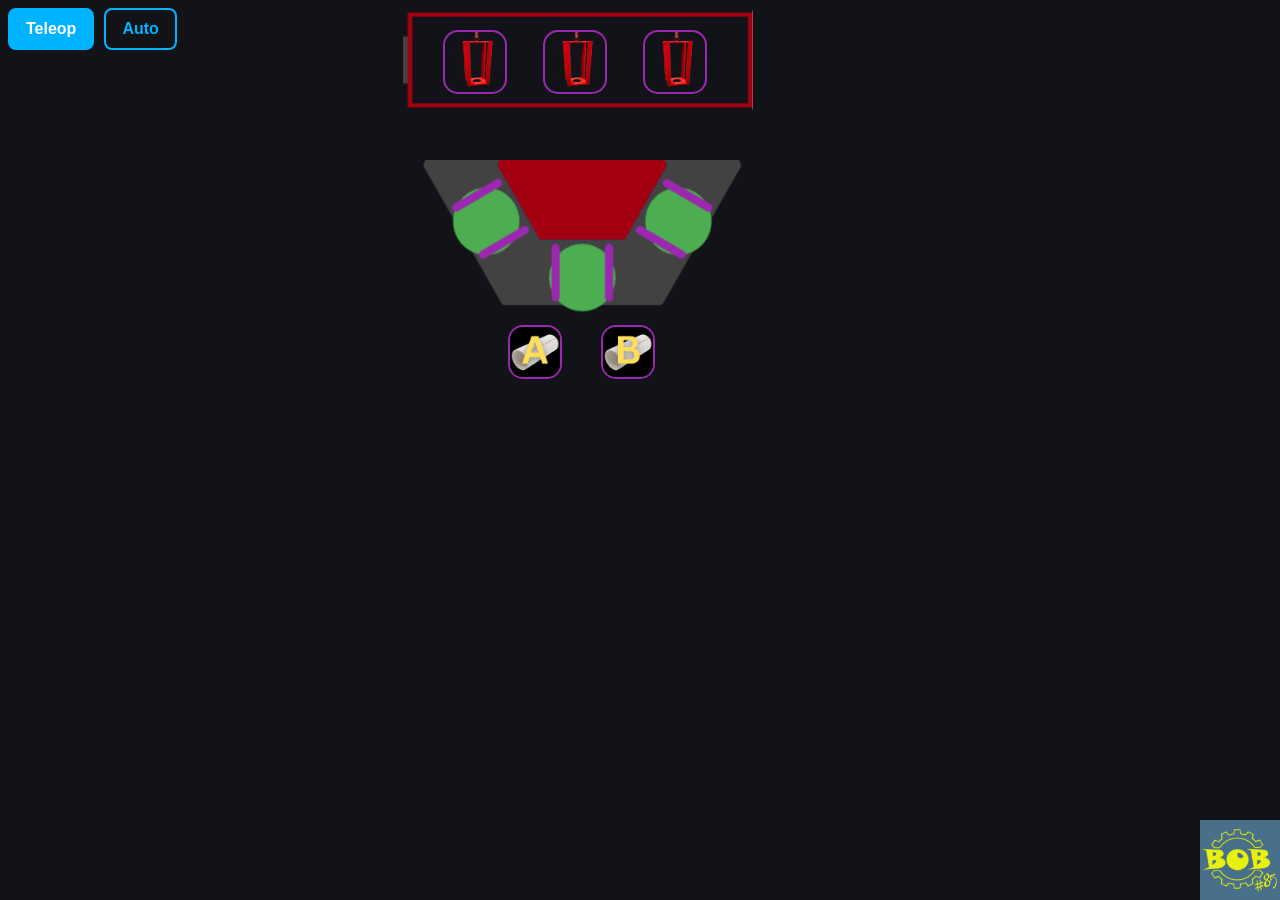
==== commit b8edaa0c: "Better UI" ====
--- a/src/main/deploy/web/index.html
+++ b/src/main/deploy/web/index.html
@@ -15,8 +15,8 @@
     <div class="container reefcontainer active">
         <img class="reef" id="reef" src="images/reefs/reef-half-red.jpg" alt="Reef Image">
         
-        <img class="button positionA" data-value="A" src="images/coral/coral-a.jpg" onclick="sendReefPosition('A')" alt="Coral A">
-        <img class="button positionB" data-value="B" src="images/coral/coral-b.jpg" onclick="sendReefPosition('B')" alt="Coral B">
+        <img class="button positionL" data-value="L" src="images/coral/coral-a.jpg" onclick="sendReefPosition('L')" alt="Coral A">
+        <img class="button positionR" data-value="R" src="images/coral/coral-b.jpg" onclick="sendReefPosition('R')" alt="Coral B">
         <!--<img class="button positionC" data-value="C" src="images/coral/coral-c.jpg" onclick="sendReefPosition('C')" alt="Coral C">
         <img class="button positionD" data-value="D" src="images/coral/coral-d.jpg" onclick="sendReefPosition('D')" alt="Coral D">
         <img class="button positionE" data-value="E" src="images/coral/coral-e.jpg" onclick="sendReefPosition('E')" alt="Coral E">
--- a/src/main/deploy/web/style.css
+++ b/src/main/deploy/web/style.css
@@ -185,8 +185,8 @@
 }
 
 /* Button Positions */
-.positionA {top: 265px; left: 500px;}
-.positionB {top: 265px; left: 593px;}
+.positionL {top: 265px; left: 500px;}
+.positionR {top: 265px; left: 593px;}
 
 
 /* Auto Position Buttons */
@@ -198,7 +198,7 @@
     position: absolute;
 }
 
-.positionA, .positionB {
+.positionL, .positionR {
     width: 50px;
     height: 50px;
     position: absolute;
@@ -229,9 +229,9 @@
     cursor: pointer;
 }
 
-.cageCA { left: 815px; top: -30px;}
+.cageCA { left: 435px; top: -30px;}
 .cageCB { left: 535px; top: -30px;}
-.cageCC { left: 1025px; top: -30px;}
+.cageCC { left: 635px; top: -30px;}
 
 .resetautoselectionsbutton {
     position: absolute; 
